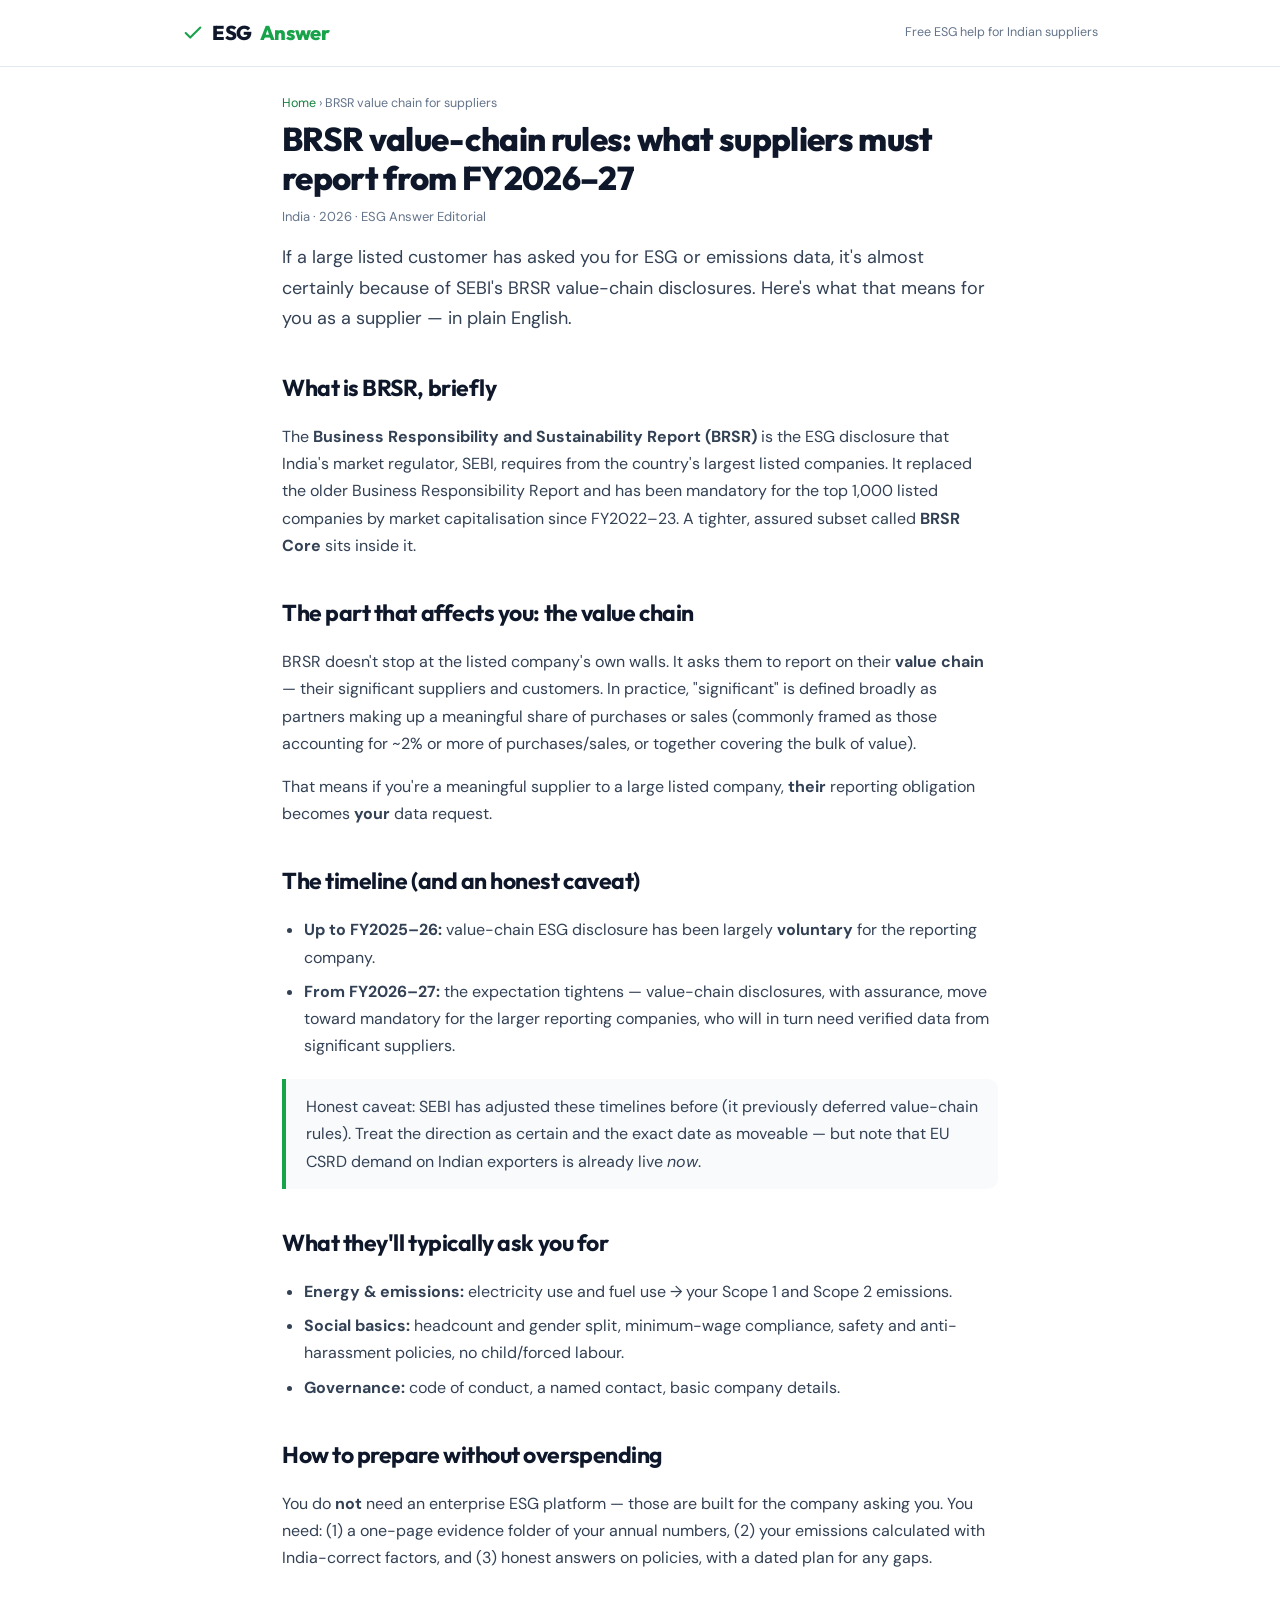
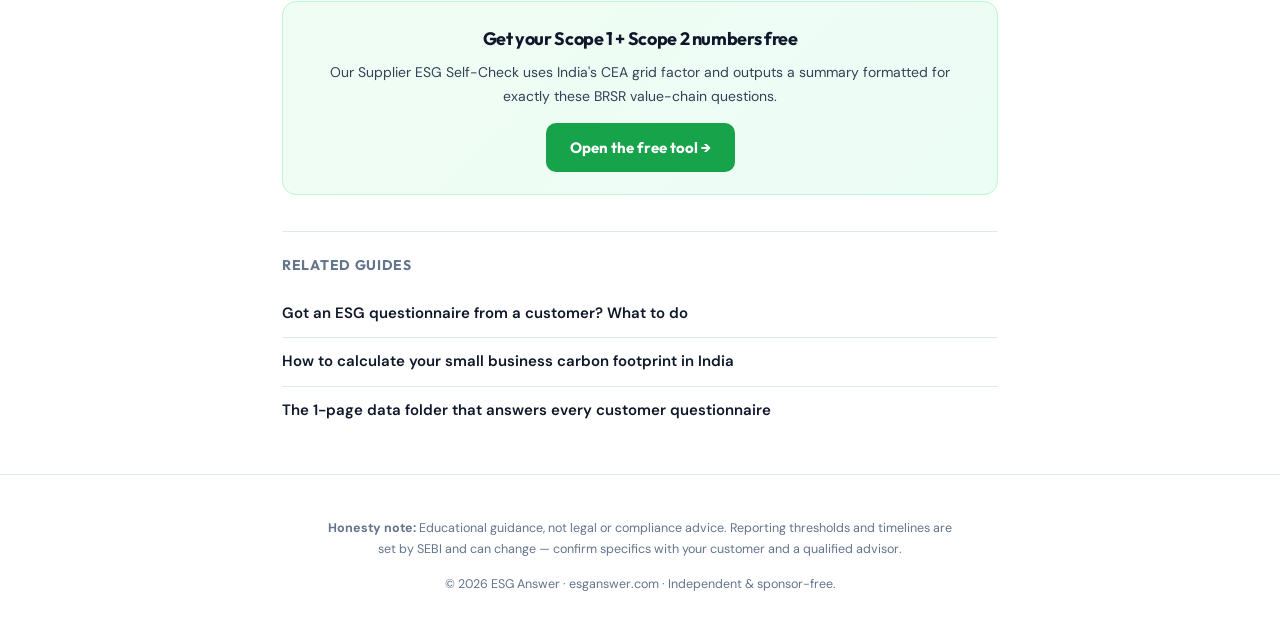
==== brsr-value-chain-suppliers/index.html @ b52ac1cd "Verify CEA factor + add 5-article content cluster, SEO, lead capture - Verified Scope 2 grid factor " ====
<!DOCTYPE html>
<html lang="en">
<head>
<meta charset="UTF-8"><meta name="viewport" content="width=device-width, initial-scale=1.0">
<title>BRSR Value-Chain Rules: What Suppliers Must Report From FY2026–27 | ESG Answer</title>
<meta name="description" content="Plain-English guide to SEBI's BRSR value-chain disclosures for Indian suppliers: who's covered, what data large customers will ask for, the FY2026–27 timeline, and how to prepare.">
<link rel="canonical" href="https://esganswer.com/brsr-value-chain-suppliers/">
<meta property="og:type" content="article">
<meta property="og:title" content="BRSR Value-Chain Rules for Suppliers (FY2026–27)">
<meta property="og:url" content="https://esganswer.com/brsr-value-chain-suppliers/">
<link rel="preconnect" href="https://fonts.googleapis.com"><link rel="preconnect" href="https://fonts.gstatic.com" crossorigin>
<link href="https://fonts.googleapis.com/css2?family=DM+Sans:wght@400;500;600;700&family=Outfit:wght@600;700;800&display=swap" rel="stylesheet">
<link rel="stylesheet" href="/style.css">
<script type="application/ld+json">
{"@context":"https://schema.org","@type":"BreadcrumbList","itemListElement":[{"@type":"ListItem","position":1,"name":"Home","item":"https://esganswer.com/"},{"@type":"ListItem","position":2,"name":"BRSR value chain for suppliers","item":"https://esganswer.com/brsr-value-chain-suppliers/"}]}
</script>
<script type="application/ld+json">
{"@context":"https://schema.org","@type":"Article","headline":"BRSR Value-Chain Rules: What Suppliers Must Report From FY2026–27","author":{"@type":"Organization","name":"ESG Answer"},"publisher":{"@type":"Organization","name":"ESG Answer"},"mainEntityOfPage":"https://esganswer.com/brsr-value-chain-suppliers/","datePublished":"2026-06-20"}
</script>
</head>
<body>
<header class="site"><div class="wrap"><a href="/" class="brand"><svg width="22" height="22" viewBox="0 0 24 24" fill="none" stroke="currentColor" stroke-width="2.2" stroke-linecap="round" stroke-linejoin="round"><path d="M20 6 9 17l-5-5"/></svg>ESG<span>Answer</span></a><span class="tagline">Free ESG help for Indian suppliers</span></div></header>

<main class="wrap">
<article>
  <div class="bc"><a href="/">Home</a> &rsaquo; BRSR value chain for suppliers</div>
  <h1>BRSR value-chain rules: what suppliers must report from FY2026–27</h1>
  <div class="meta">India · 2026 · ESG Answer Editorial</div>

  <p class="lede">If a large listed customer has asked you for ESG or emissions data, it's almost certainly because of SEBI's BRSR value-chain disclosures. Here's what that means for you as a supplier — in plain English.</p>

  <h2>What is BRSR, briefly</h2>
  <p>The <b>Business Responsibility and Sustainability Report (BRSR)</b> is the ESG disclosure that India's market regulator, SEBI, requires from the country's largest listed companies. It replaced the older Business Responsibility Report and has been mandatory for the top 1,000 listed companies by market capitalisation since FY2022–23. A tighter, assured subset called <b>BRSR Core</b> sits inside it.</p>

  <h2>The part that affects you: the value chain</h2>
  <p>BRSR doesn't stop at the listed company's own walls. It asks them to report on their <b>value chain</b> — their significant suppliers and customers. In practice, "significant" is defined broadly as partners making up a meaningful share of purchases or sales (commonly framed as those accounting for ~2% or more of purchases/sales, or together covering the bulk of value).</p>
  <p>That means if you're a meaningful supplier to a large listed company, <b>their</b> reporting obligation becomes <b>your</b> data request.</p>

  <h2>The timeline (and an honest caveat)</h2>
  <ul>
    <li><b>Up to FY2025–26:</b> value-chain ESG disclosure has been largely <b>voluntary</b> for the reporting company.</li>
    <li><b>From FY2026–27:</b> the expectation tightens — value-chain disclosures, with assurance, move toward mandatory for the larger reporting companies, who will in turn need verified data from significant suppliers.</li>
  </ul>
  <blockquote>Honest caveat: SEBI has adjusted these timelines before (it previously deferred value-chain rules). Treat the direction as certain and the exact date as moveable — but note that EU CSRD demand on Indian exporters is already live <i>now</i>.</blockquote>

  <h2>What they'll typically ask you for</h2>
  <ul>
    <li><b>Energy &amp; emissions:</b> electricity use and fuel use → your Scope 1 and Scope 2 emissions.</li>
    <li><b>Social basics:</b> headcount and gender split, minimum-wage compliance, safety and anti-harassment policies, no child/forced labour.</li>
    <li><b>Governance:</b> code of conduct, a named contact, basic company details.</li>
  </ul>

  <h2>How to prepare without overspending</h2>
  <p>You do <b>not</b> need an enterprise ESG platform — those are built for the company asking you. You need: (1) a one-page evidence folder of your annual numbers, (2) your emissions calculated with India-correct factors, and (3) honest answers on policies, with a dated plan for any gaps.</p>

  <div class="cta">
    <h3>Get your Scope 1 + Scope 2 numbers free</h3>
    <p>Our Supplier ESG Self-Check uses India's CEA grid factor and outputs a summary formatted for exactly these BRSR value-chain questions.</p>
    <a class="btn" href="/">Open the free tool →</a>
  </div>

  <div class="related">
    <h3>Related guides</h3>
    <a href="/got-an-esg-questionnaire/">Got an ESG questionnaire from a customer? What to do</a>
    <a href="/calculate-carbon-footprint-small-business-india/">How to calculate your small business carbon footprint in India</a>
    <a href="/esg-evidence-folder-msme/">The 1-page data folder that answers every customer questionnaire</a>
  </div>
</article>
</main>

<footer><div class="wrap">
  <p class="method"><b>Honesty note:</b> Educational guidance, not legal or compliance advice. Reporting thresholds and timelines are set by SEBI and can change — confirm specifics with your customer and a qualified advisor.</p>
  <p>© 2026 ESG Answer · esganswer.com · Independent &amp; sponsor-free.</p>
</div></footer>
</body>
</html>
---- style.css ----
/* ESG Answer — shared styles for content/article pages */
:root{
  --green:#16a34a; --green-d:#15803d; --ink:#0f172a; --body:#334155; --muted:#64748b;
  --bg:#ffffff; --card:#f8fafc; --border:#e2e8f0; --green-light:#f0fdf4;
}
*{box-sizing:border-box}
body{margin:0;font-family:'DM Sans',system-ui,sans-serif;color:var(--body);background:var(--bg);line-height:1.7;-webkit-font-smoothing:antialiased}
h1,h2,h3,h4,.brand{font-family:'Outfit',sans-serif;color:var(--ink);letter-spacing:-0.02em}
a{color:var(--green-d)}
.wrap{max-width:760px;margin:0 auto;padding:0 22px}

header.site{border-bottom:1px solid var(--border);padding:16px 0;position:sticky;top:0;background:rgba(255,255,255,.92);backdrop-filter:blur(8px);z-index:10}
header.site .wrap{max-width:960px;display:flex;align-items:center;justify-content:space-between}
.brand{font-size:20px;font-weight:800;color:var(--ink);text-decoration:none;display:flex;align-items:center;gap:8px}
.brand svg{color:var(--green)}
.brand span{color:var(--green)}
.tagline{font-size:12.5px;color:var(--muted)}

.bc{font-size:12.5px;color:var(--muted);margin:26px 0 6px}
.bc a{color:var(--green-d);text-decoration:none}
article h1{font-size:33px;font-weight:800;line-height:1.18;margin:6px 0 8px}
.meta{font-size:13px;color:var(--muted);margin-bottom:8px}
.lede{font-size:18px;color:var(--body);margin:14px 0 26px}
article h2{font-size:23px;font-weight:700;margin:34px 0 12px}
article h3{font-size:17px;font-weight:700;margin:24px 0 8px;color:var(--ink)}
article p,article li{font-size:16px}
article ul,article ol{padding-left:22px}
article li{margin-bottom:7px}
blockquote{margin:20px 0;padding:14px 20px;background:var(--card);border-left:4px solid var(--green);border-radius:0 10px 10px 0;color:var(--body)}
.tldr{background:var(--green-light);border:1px solid #bbf7d0;border-radius:12px;padding:18px 22px;margin:22px 0}
.tldr b{color:var(--green-d)}

.cta{margin:30px 0;padding:22px;background:linear-gradient(135deg,#f0fdf4,#ecfdf5);border:1px solid #bbf7d0;border-radius:14px;text-align:center}
.cta h3{margin:0 0 6px;font-size:18px}
.cta p{margin:0 0 14px;font-size:14px;color:var(--body)}
.cta a.btn{display:inline-block;padding:12px 24px;background:var(--green);color:#fff;border-radius:10px;font-family:'Outfit';font-weight:700;font-size:15px;text-decoration:none}
.cta a.btn:hover{background:var(--green-d)}

.related{margin:36px 0 0;padding-top:22px;border-top:1px solid var(--border)}
.related h3{font-size:14px;text-transform:uppercase;letter-spacing:.05em;color:var(--muted);margin:0 0 12px}
.related a{display:block;padding:11px 0;border-bottom:1px solid var(--border);text-decoration:none;color:var(--ink);font-weight:600;font-size:15px}
.related a:last-child{border-bottom:none}
.related a:hover{color:var(--green-d)}

footer{border-top:1px solid var(--border);padding:30px 0;font-size:12.5px;color:var(--muted);text-align:center;margin-top:40px}
footer .wrap{max-width:680px}
footer .method{line-height:1.7;margin-bottom:14px}

@media(max-width:780px){article h1{font-size:26px}.lede{font-size:16px}}
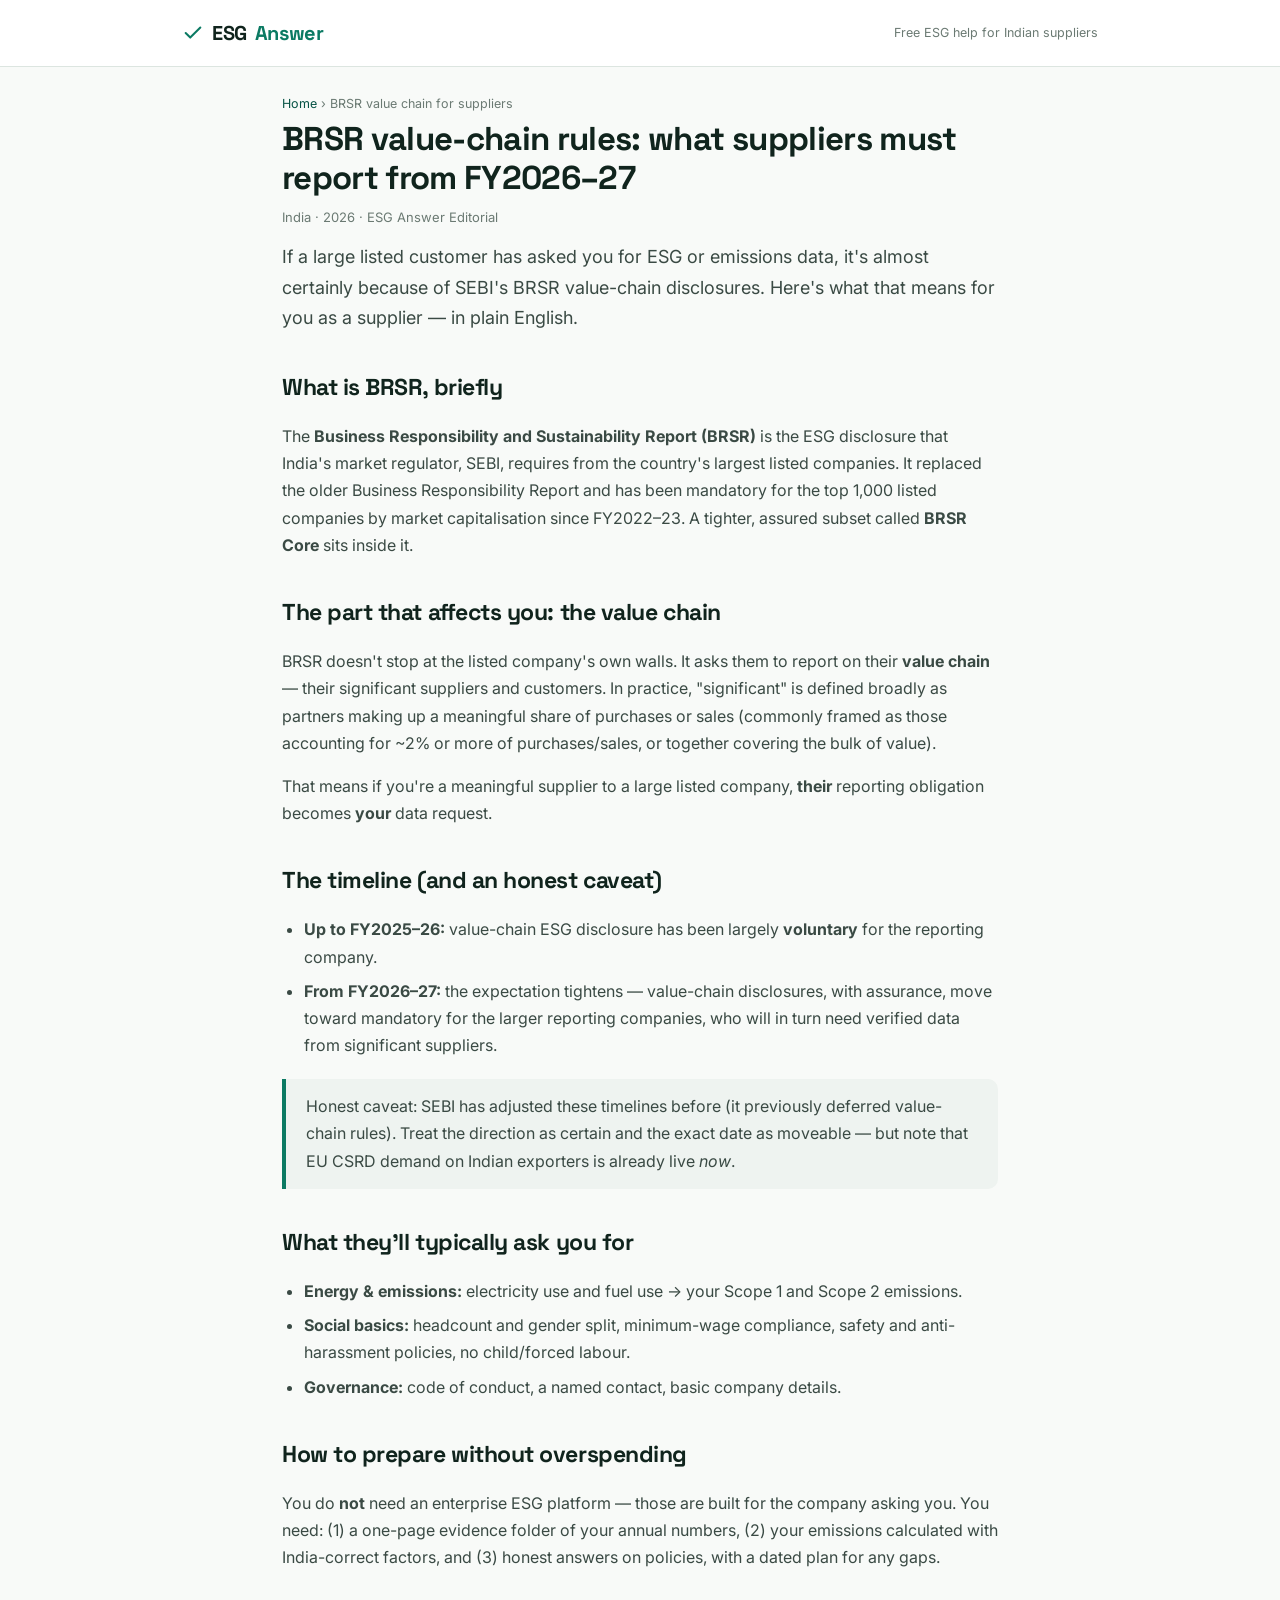
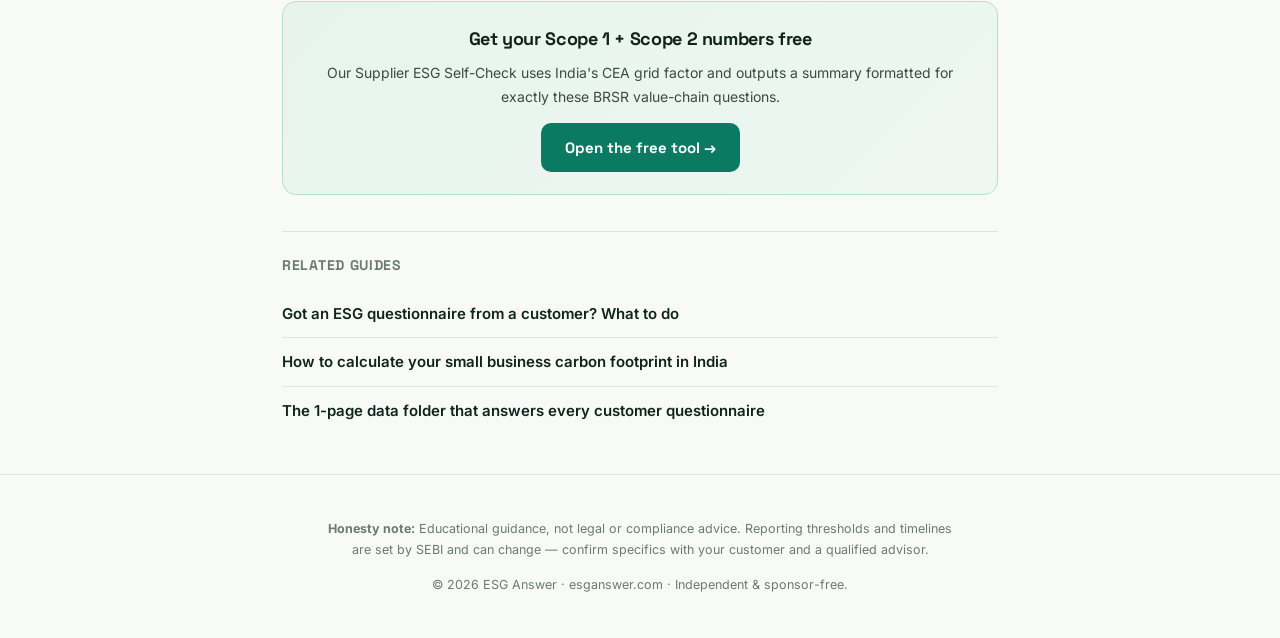
==== commit d44a7183: "Rebrand to a distinct identity + ship evidence-folder template - New visual identity, separate from " ====
--- a/brsr-value-chain-suppliers/index.html
+++ b/brsr-value-chain-suppliers/index.html
@@ -9,7 +9,16 @@
 <meta property="og:title" content="BRSR Value-Chain Rules for Suppliers (FY2026–27)">
 <meta property="og:url" content="https://esganswer.com/brsr-value-chain-suppliers/">
 <link rel="preconnect" href="https://fonts.googleapis.com"><link rel="preconnect" href="https://fonts.gstatic.com" crossorigin>
-<link href="https://fonts.googleapis.com/css2?family=DM+Sans:wght@400;500;600;700&family=Outfit:wght@600;700;800&display=swap" rel="stylesheet">
+<link href="https://fonts.googleapis.com/css2?family=Inter:wght@400;500;600;700&family=Space+Grotesk:wght@500;600;700&display=swap" rel="stylesheet">
+<link rel="icon" href="/favicon.svg" type="image/svg+xml">
+<link rel="icon" href="/favicon-32.png" sizes="32x32" type="image/png">
+<link rel="apple-touch-icon" href="/apple-touch-icon.png">
+<meta name="theme-color" content="#0b7a63">
+<meta property="og:image" content="https://esganswer.com/og-image.png">
+<meta property="og:image:width" content="1200">
+<meta property="og:image:height" content="630">
+<meta name="twitter:card" content="summary_large_image">
+
 <link rel="stylesheet" href="/style.css">
 <script type="application/ld+json">
 {"@context":"https://schema.org","@type":"BreadcrumbList","itemListElement":[{"@type":"ListItem","position":1,"name":"Home","item":"https://esganswer.com/"},{"@type":"ListItem","position":2,"name":"BRSR value chain for suppliers","item":"https://esganswer.com/brsr-value-chain-suppliers/"}]}
--- a/style.css
+++ b/style.css
@@ -1,24 +1,24 @@
 /* ESG Answer — shared styles for content/article pages */
 :root{
-  --green:#16a34a; --green-d:#15803d; --ink:#0f172a; --body:#334155; --muted:#64748b;
-  --bg:#ffffff; --card:#f8fafc; --border:#e2e8f0; --green-light:#f0fdf4;
+  --green:#0b7a63; --green-d:#075345; --ink:#10241d; --body:#3a4a44; --muted:#6b7a73;
+  --bg:#f8faf8; --card:#eef3f0; --border:#dce5e0; --green-light:#e7f4ee;
 }
 *{box-sizing:border-box}
-body{margin:0;font-family:'DM Sans',system-ui,sans-serif;color:var(--body);background:var(--bg);line-height:1.7;-webkit-font-smoothing:antialiased}
-h1,h2,h3,h4,.brand{font-family:'Outfit',sans-serif;color:var(--ink);letter-spacing:-0.02em}
+body{margin:0;font-family:'Inter',system-ui,sans-serif;color:var(--body);background:var(--bg);line-height:1.7;-webkit-font-smoothing:antialiased}
+h1,h2,h3,h4,.brand{font-family:'Space Grotesk',sans-serif;color:var(--ink);letter-spacing:-0.02em}
 a{color:var(--green-d)}
 .wrap{max-width:760px;margin:0 auto;padding:0 22px}
 
 header.site{border-bottom:1px solid var(--border);padding:16px 0;position:sticky;top:0;background:rgba(255,255,255,.92);backdrop-filter:blur(8px);z-index:10}
 header.site .wrap{max-width:960px;display:flex;align-items:center;justify-content:space-between}
-.brand{font-size:20px;font-weight:800;color:var(--ink);text-decoration:none;display:flex;align-items:center;gap:8px}
+.brand{font-size:20px;font-weight:700;color:var(--ink);text-decoration:none;display:flex;align-items:center;gap:8px}
 .brand svg{color:var(--green)}
 .brand span{color:var(--green)}
 .tagline{font-size:12.5px;color:var(--muted)}
 
 .bc{font-size:12.5px;color:var(--muted);margin:26px 0 6px}
 .bc a{color:var(--green-d);text-decoration:none}
-article h1{font-size:33px;font-weight:800;line-height:1.18;margin:6px 0 8px}
+article h1{font-size:33px;font-weight:700;line-height:1.18;margin:6px 0 8px}
 .meta{font-size:13px;color:var(--muted);margin-bottom:8px}
 .lede{font-size:18px;color:var(--body);margin:14px 0 26px}
 article h2{font-size:23px;font-weight:700;margin:34px 0 12px}
@@ -27,13 +27,13 @@
 article ul,article ol{padding-left:22px}
 article li{margin-bottom:7px}
 blockquote{margin:20px 0;padding:14px 20px;background:var(--card);border-left:4px solid var(--green);border-radius:0 10px 10px 0;color:var(--body)}
-.tldr{background:var(--green-light);border:1px solid #bbf7d0;border-radius:12px;padding:18px 22px;margin:22px 0}
+.tldr{background:var(--green-light);border:1px solid #b9ddcb;border-radius:12px;padding:18px 22px;margin:22px 0}
 .tldr b{color:var(--green-d)}
 
-.cta{margin:30px 0;padding:22px;background:linear-gradient(135deg,#f0fdf4,#ecfdf5);border:1px solid #bbf7d0;border-radius:14px;text-align:center}
+.cta{margin:30px 0;padding:22px;background:linear-gradient(135deg,#e7f4ee,#eef7f2);border:1px solid #b9ddcb;border-radius:14px;text-align:center}
 .cta h3{margin:0 0 6px;font-size:18px}
 .cta p{margin:0 0 14px;font-size:14px;color:var(--body)}
-.cta a.btn{display:inline-block;padding:12px 24px;background:var(--green);color:#fff;border-radius:10px;font-family:'Outfit';font-weight:700;font-size:15px;text-decoration:none}
+.cta a.btn{display:inline-block;padding:12px 24px;background:var(--green);color:#fff;border-radius:10px;font-family:'Space Grotesk';font-weight:700;font-size:15px;text-decoration:none}
 .cta a.btn:hover{background:var(--green-d)}
 
 .related{margin:36px 0 0;padding-top:22px;border-top:1px solid var(--border)}
